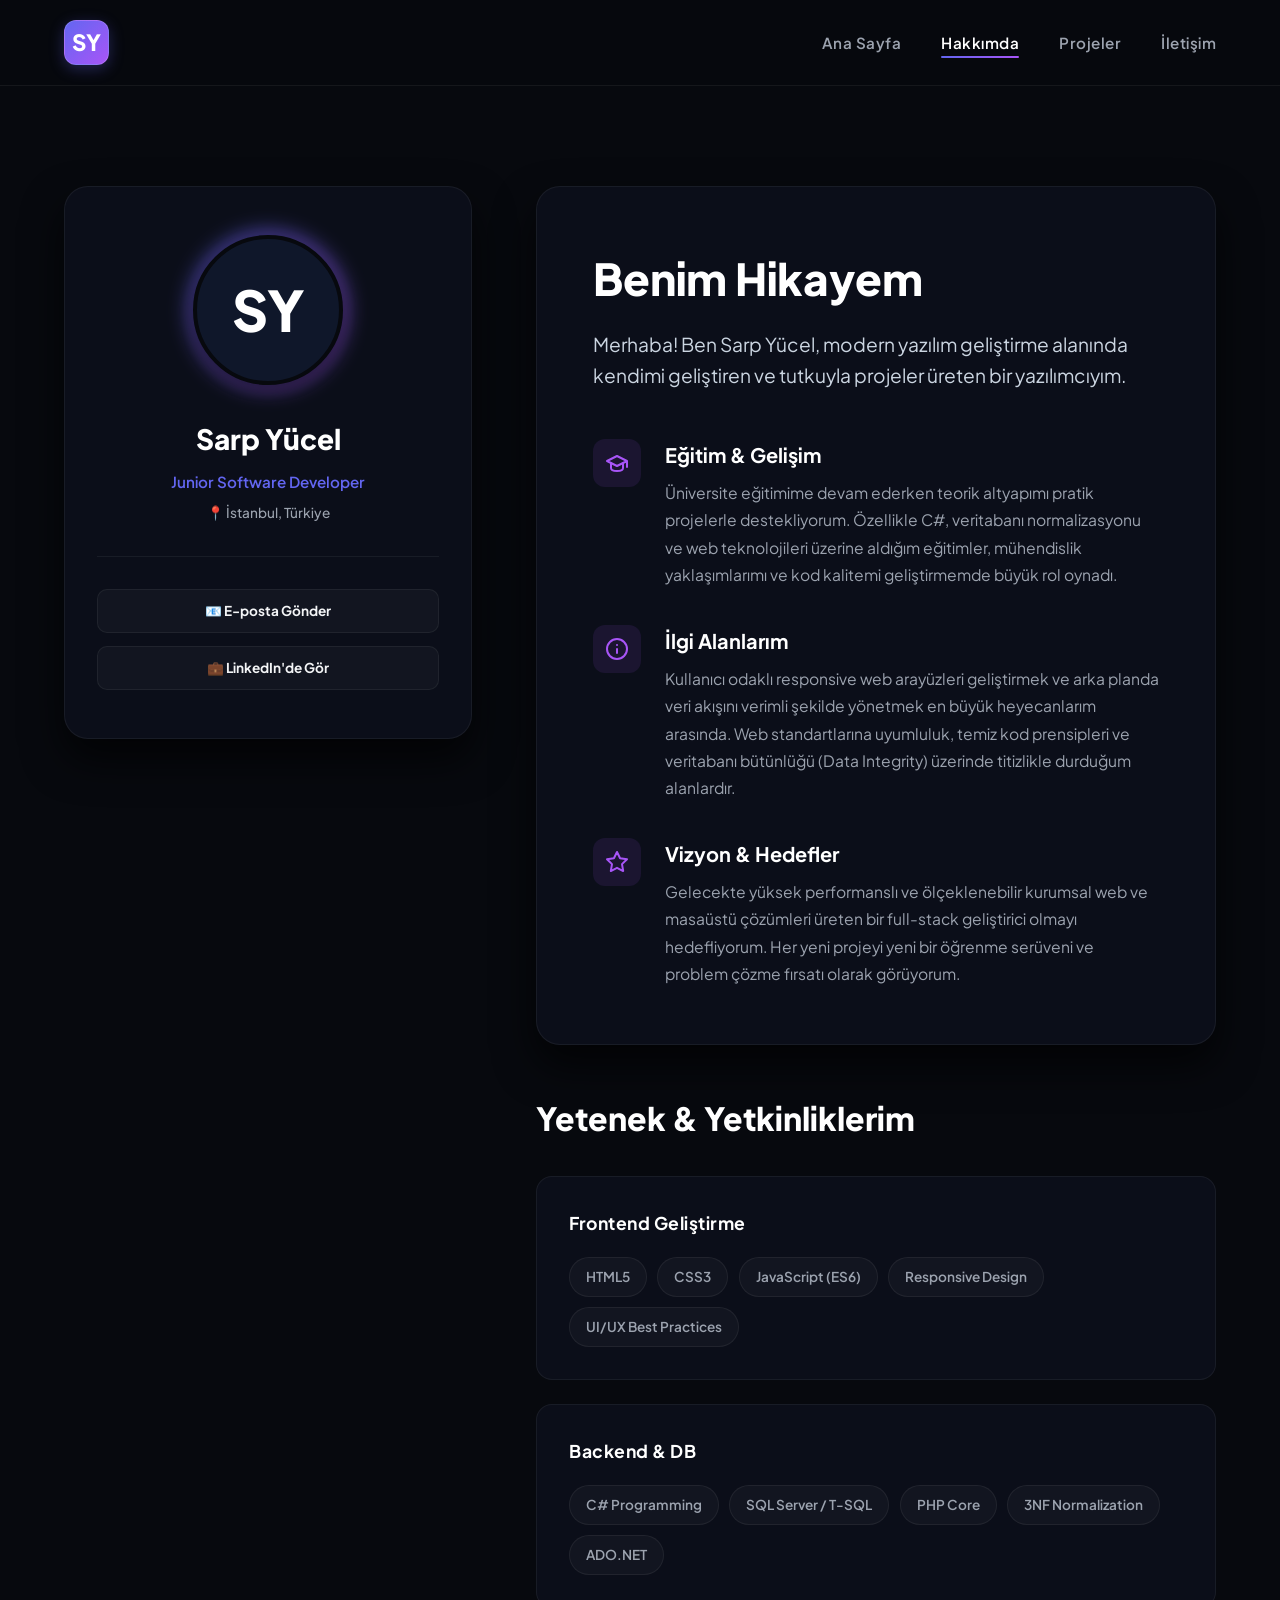
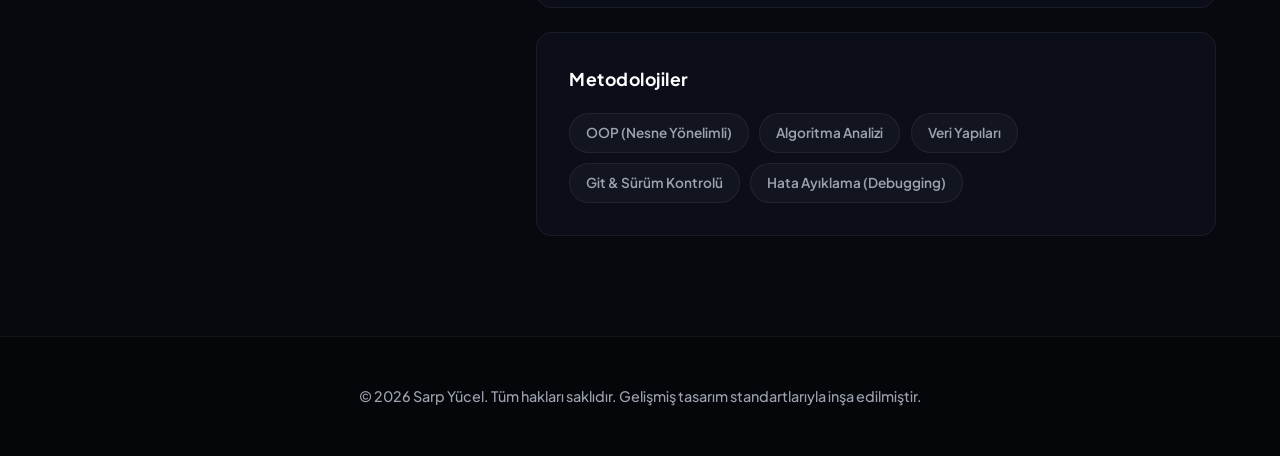
==== hakkimizda.html @ 6ee91516 "ilk" ====
<!DOCTYPE html>
<html lang="tr">
<head>
    <meta charset="UTF-8">
    <meta name="viewport" content="width=device-width, initial-scale=1.0">
    <title>Hakkımda - Sarp Yücel</title>
    <meta name="description" content="Sarp Yücel hakkında detaylı bilgi. Eğitim geçmişim, hedeflerim, ilgi alanlarım ve yazılım yeteneklerim.">
    <!-- Google Fonts -->
    <link rel="preconnect" href="https://fonts.googleapis.com">
    <link rel="preconnect" href="https://fonts.gstatic.com" crossorigin>
    <link href="https://fonts.googleapis.com/css2?family=Plus+Jakarta+Sans:wght@300;400;500;600;700;800&family=JetBrains+Mono:wght@400;500;600&display=swap" rel="stylesheet">
    <link rel="stylesheet" href="style.css">
</head>
<body>

    <!-- Floating Glow Blobs -->
    <div class="glow-bg">
        <div class="blob blob-1"></div>
        <div class="blob blob-2"></div>
        <div class="blob blob-3"></div>
    </div>

    <!-- Navigation Bar -->
    <nav class="navbar">
        <div class="container">
            <a href="index.html" class="logo">
                <span>SY</span>
            </a>
            <input type="checkbox" id="menu-toggle" class="menu-toggle">
            <label for="menu-toggle" class="hamburger">
                <span></span>
                <span></span>
                <span></span>
            </label>
            <ul class="nav-menu">
                <li><a href="index.html">Ana Sayfa</a></li>
                <li><a href="hakkimizda.html" class="active">Hakkımda</a></li>
                <li><a href="index.html#projeler">Projeler</a></li>
                <li><a href="index.html#iletisim">İletişim</a></li>
            </ul>
        </div>
    </nav>

    <!-- About Section -->
    <section class="about-section">
        <div class="container">
            <div class="about-grid">
                <!-- Left: Profile and Core Skills overview -->
                <div class="about-aside">
                    <div class="profile-card">
                        <div class="profile-avatar-wrapper">
                            <div class="profile-avatar-glow"></div>
                            <div class="profile-avatar">SY</div>
                        </div>
                        <h2>Sarp Yücel</h2>
                        <p class="profile-tagline">Junior Software Developer</p>
                        <p class="profile-location">📍 İstanbul, Türkiye</p>
                        <hr class="profile-divider">
                        <div class="profile-quick-links">
                            <a href="mailto:sarpyucel13@gmail.com" class="quick-link-btn">📧 E-posta Gönder</a>
                            <a href="https://linkedin.com/in/sarp-yücel-aa771439b" target="_blank" class="quick-link-btn">💼 LinkedIn'de Gör</a>
                        </div>
                    </div>
                </div>

                <!-- Right: Extended Biography and Detailed Skills Grid -->
                <div class="about-main">
                    <div class="about-card glass">
                        <h1>Benim Hikayem</h1>
                        <p class="lead">Merhaba! Ben Sarp Yücel, modern yazılım geliştirme alanında kendimi geliştiren ve tutkuyla projeler üreten bir yazılımcıyım.</p>
                        
                        <div class="bio-block">
                            <div class="bio-icon">
                                <svg width="24" height="24" viewBox="0 0 24 24" fill="none" stroke="currentColor" stroke-width="2" stroke-linecap="round" stroke-linejoin="round"><path d="M22 10v6M2 10l10-5 10 5-10 5z"></path><path d="M6 12v5c0 2 2 3 6 3s6-1 6-3v-5"></path></svg>
                            </div>
                            <div class="bio-text">
                                <h3>Eğitim &amp; Gelişim</h3>
                                <p>Üniversite eğitimime devam ederken teorik altyapımı pratik projelerle destekliyorum. Özellikle C#, veritabanı normalizasyonu ve web teknolojileri üzerine aldığım eğitimler, mühendislik yaklaşımlarımı ve kod kalitemi geliştirmemde büyük rol oynadı.</p>
                            </div>
                        </div>

                        <div class="bio-block">
                            <div class="bio-icon">
                                <svg width="24" height="24" viewBox="0 0 24 24" fill="none" stroke="currentColor" stroke-width="2" stroke-linecap="round" stroke-linejoin="round"><circle cx="12" cy="12" r="10"></circle><path d="M12 16V12M12 8h.01"></path></svg>
                            </div>
                            <div class="bio-text">
                                <h3>İlgi Alanlarım</h3>
                                <p>Kullanıcı odaklı responsive web arayüzleri geliştirmek ve arka planda veri akışını verimli şekilde yönetmek en büyük heyecanlarım arasında. Web standartlarına uyumluluk, temiz kod prensipleri ve veritabanı bütünlüğü (Data Integrity) üzerinde titizlikle durduğum alanlardır.</p>
                            </div>
                        </div>

                        <div class="bio-block">
                            <div class="bio-icon">
                                <svg width="24" height="24" viewBox="0 0 24 24" fill="none" stroke="currentColor" stroke-width="2" stroke-linecap="round" stroke-linejoin="round"><polygon points="12 2 15.09 8.26 22 9.27 17 14.14 18.18 21.02 12 17.77 5.82 21.02 7 14.14 2 9.27 8.91 8.26 12 2"></polygon></svg>
                            </div>
                            <div class="bio-text">
                                <h3>Vizyon &amp; Hedefler</h3>
                                <p>Gelecekte yüksek performanslı ve ölçeklenebilir kurumsal web ve masaüstü çözümleri üreten bir full-stack geliştirici olmayı hedefliyorum. Her yeni projeyi yeni bir öğrenme serüveni ve problem çözme fırsatı olarak görüyorum.</p>
                            </div>
                        </div>
                    </div>

                    <!-- Skills Matrix Section -->
                    <div class="skills-section-wrapper">
                        <h2>Yetenek &amp; Yetkinliklerim</h2>
                        <div class="skills-grid">
                            <!-- Category 1 -->
                            <div class="skills-category-card glass">
                                <h4>Frontend Geliştirme</h4>
                                <div class="skill-pills">
                                    <span class="skill-badge">HTML5</span>
                                    <span class="skill-badge">CSS3</span>
                                    <span class="skill-badge">JavaScript (ES6)</span>
                                    <span class="skill-badge">Responsive Design</span>
                                    <span class="skill-badge">UI/UX Best Practices</span>
                                </div>
                            </div>
                            <!-- Category 2 -->
                            <div class="skills-category-card glass">
                                <h4>Backend &amp; DB</h4>
                                <div class="skill-pills">
                                    <span class="skill-badge">C# Programming</span>
                                    <span class="skill-badge">SQL Server / T-SQL</span>
                                    <span class="skill-badge">PHP Core</span>
                                    <span class="skill-badge">3NF Normalization</span>
                                    <span class="skill-badge">ADO.NET</span>
                                </div>
                            </div>
                            <!-- Category 3 -->
                            <div class="skills-category-card glass">
                                <h4>Metodolojiler</h4>
                                <div class="skill-pills">
                                    <span class="skill-badge">OOP (Nesne Yönelimli)</span>
                                    <span class="skill-badge">Algoritma Analizi</span>
                                    <span class="skill-badge">Veri Yapıları</span>
                                    <span class="skill-badge">Git &amp; Sürüm Kontrolü</span>
                                    <span class="skill-badge">Hata Ayıklama (Debugging)</span>
                                </div>
                            </div>
                        </div>
                    </div>
                </div>
            </div>
        </div>
    </section>

    <!-- Footer -->
    <footer class="footer">
        <div class="container">
            <p>&copy; 2026 Sarp Yücel. Tüm hakları saklıdır. Gelişmiş tasarım standartlarıyla inşa edilmiştir.</p>
        </div>
    </footer>

</body>
</html>
---- style.css ----
/* -------------------------------------------------------------
   SARP YÜCEL - PROFESSIONAL DEVELOPER PORTFOLIO REDESIGN SYSTEM
   Theme: Obsidian Cyber-Glass (Premium Dark-Mode)
   ------------------------------------------------------------- */

/* Google Fonts Import */
@import url('https://fonts.googleapis.com/css2?family=Plus+Jakarta+Sans:wght@300;400;500;600;700;800&family=JetBrains+Mono:wght@400;500;600&display=swap');

/* --- Reset & Global Variables --- */
* {
    margin: 0;
    padding: 0;
    box-sizing: border-box;
}

:root {
    --bg-dark: #07090e;
    --bg-card: rgba(13, 18, 30, 0.7);
    --bg-card-hover: rgba(20, 27, 45, 0.85);
    
    /* Premium Tailored HSL Colors */
    --primary-color: #6366f1;     /* Indigo */
    --secondary-color: #a855f7;   /* Purple */
    --accent-blue: #0ea5e9;       /* Cyan/Blue */
    --accent-emerald: #10b981;    /* Emerald Green */
    
    /* Text Colors */
    --text-primary: #f3f4f6;      /* Off-white */
    --text-secondary: #9ca3af;    /* Slate Gray */
    --text-muted: #6b7280;         /* Dark Muted Gray */
    
    /* Borders & Shadow Glows */
    --border-glass: rgba(255, 255, 255, 0.06);
    --border-glass-hover: rgba(99, 102, 241, 0.35);
    --shadow-sm: 0 4px 12px rgba(0, 0, 0, 0.5);
    --shadow-lg: 0 20px 40px rgba(0, 0, 0, 0.7);
    --shadow-glow: 0 0 30px rgba(99, 102, 241, 0.15);
    --shadow-glow-hover: 0 0 40px rgba(168, 85, 247, 0.3);
    
    /* Font Families */
    --font-sans: 'Plus Jakarta Sans', -apple-system, BlinkMacSystemFont, "Segoe UI", Roboto, sans-serif;
    --font-mono: 'JetBrains Mono', monospace;
    
    /* Animation Speeds */
    --transition-smooth: all 0.4s cubic-bezier(0.16, 1, 0.3, 1);
}

html {
    scroll-behavior: smooth;
    background-color: var(--bg-dark);
}

body {
    font-family: var(--font-sans);
    color: var(--text-primary);
    background-color: var(--bg-dark);
    line-height: 1.6;
    overflow-x: hidden;
    position: relative;
}

.container {
    max-width: 1200px;
    margin: 0 auto;
    padding: 0 24px;
}

/* --- Floating Neon Blur Backdrops --- */
.glow-bg {
    position: fixed;
    top: 0;
    left: 0;
    width: 100vw;
    height: 100vh;
    z-index: -1;
    overflow: hidden;
    pointer-events: none;
}

.blob {
    position: absolute;
    border-radius: 50%;
    filter: blur(130px);
    opacity: 0.18;
    mix-blend-mode: screen;
    animation: floatBlob 20s infinite alternate ease-in-out;
}

.blob-1 {
    top: -10%;
    left: 10%;
    width: 450px;
    height: 450px;
    background: radial-gradient(circle, var(--primary-color) 0%, transparent 80%);
    animation-duration: 25s;
}

.blob-2 {
    bottom: 5%;
    right: 5%;
    width: 500px;
    height: 500px;
    background: radial-gradient(circle, var(--secondary-color) 0%, transparent 80%);
    animation-duration: 30s;
}

.blob-3 {
    top: 40%;
    left: 50%;
    transform: translate(-50%, -50%);
    width: 400px;
    height: 400px;
    background: radial-gradient(circle, var(--accent-blue) 0%, transparent 80%);
    animation-duration: 22s;
}

@keyframes floatBlob {
    0% {
        transform: translate(0, 0) scale(1);
    }
    100% {
        transform: translate(60px, 40px) scale(1.15);
    }
}

/* --- Navigation Bar --- */
.navbar {
    background: rgba(7, 9, 14, 0.75);
    backdrop-filter: blur(20px);
    -webkit-backdrop-filter: blur(20px);
    border-bottom: 1px solid var(--border-glass);
    position: sticky;
    top: 0;
    z-index: 1000;
    padding: 1.25rem 0;
    transition: var(--transition-smooth);
}

.navbar .container {
    display: flex;
    justify-content: space-between;
    align-items: center;
}

.logo {
    font-family: var(--font-sans);
    font-size: 1.4rem;
    font-weight: 800;
    text-decoration: none;
    display: flex;
    align-items: center;
    justify-content: center;
    width: 45px;
    height: 45px;
    background: linear-gradient(135deg, var(--primary-color), var(--secondary-color));
    border-radius: 12px;
    color: #ffffff;
    box-shadow: 0 4px 15px rgba(99, 102, 241, 0.3);
    transition: var(--transition-smooth);
    border: 1px solid rgba(255, 255, 255, 0.15);
}

.logo:hover {
    transform: translateY(-2px) scale(1.05) rotate(4deg);
    box-shadow: 0 6px 20px rgba(168, 85, 247, 0.5);
}

.nav-menu {
    display: flex;
    list-style: none;
    gap: 2.5rem;
    align-items: center;
}

.nav-menu a {
    text-decoration: none;
    color: var(--text-secondary);
    font-weight: 600;
    font-size: 0.95rem;
    letter-spacing: 0.5px;
    transition: var(--transition-smooth);
    padding: 6px 0;
    position: relative;
}

.nav-menu a:hover,
.nav-menu a.active {
    color: #ffffff;
}

.nav-menu a::after {
    content: '';
    position: absolute;
    bottom: 0;
    left: 0;
    width: 0%;
    height: 2px;
    background: linear-gradient(90deg, var(--primary-color), var(--secondary-color));
    transition: var(--transition-smooth);
    border-radius: 1px;
}

.nav-menu a:hover::after,
.nav-menu a.active::after {
    width: 100%;
}

.menu-toggle {
    display: none;
}

.hamburger {
    display: none;
    flex-direction: column;
    cursor: pointer;
    gap: 6px;
    z-index: 1001;
}

.hamburger span {
    width: 28px;
    height: 2.5px;
    background-color: var(--text-primary);
    transition: var(--transition-smooth);
    border-radius: 2px;
    display: block;
}

/* --- Hero Section --- */
.hero {
    padding: 100px 0;
    position: relative;
}

.hero-grid {
    display: grid;
    grid-template-columns: 1.1fr 0.9fr;
    gap: 4rem;
    align-items: center;
}

.status-badge {
    display: inline-flex;
    align-items: center;
    gap: 8px;
    background: rgba(16, 185, 129, 0.1);
    border: 1px solid rgba(16, 185, 129, 0.25);
    color: var(--accent-emerald);
    padding: 6px 14px;
    border-radius: 50px;
    font-size: 0.8rem;
    font-weight: 700;
    letter-spacing: 0.5px;
    margin-bottom: 2rem;
    text-transform: uppercase;
    animation: fadeInUp 0.6s ease;
}

.pulse-dot {
    width: 8px;
    height: 8px;
    background-color: var(--accent-emerald);
    border-radius: 50%;
    display: inline-block;
    box-shadow: 0 0 10px var(--accent-emerald);
    animation: pulse 1.8s infinite;
}

@keyframes pulse {
    0% {
        transform: scale(0.95);
        box-shadow: 0 0 0 0 rgba(16, 185, 129, 0.7);
    }
    70% {
        transform: scale(1);
        box-shadow: 0 0 0 8px rgba(16, 185, 129, 0);
    }
    100% {
        transform: scale(0.95);
        box-shadow: 0 0 0 0 rgba(16, 185, 129, 0);
    }
}

.hero-content h1 {
    font-size: 3.5rem;
    line-height: 1.15;
    font-weight: 800;
    margin-bottom: 1.25rem;
    letter-spacing: -1px;
    animation: fadeInUp 0.8s ease;
}

.gradient-text {
    background: linear-gradient(135deg, #a5b4fc 0%, #c084fc 50%, #f472b6 100%);
    -webkit-background-clip: text;
    -webkit-text-fill-color: transparent;
    background-clip: text;
}

.hero-subtitle {
    font-size: 1.5rem;
    font-weight: 600;
    color: #ffffff;
    margin-bottom: 1.5rem;
    animation: fadeInUp 1s ease;
}

.hero-description {
    font-size: 1.1rem;
    color: var(--text-secondary);
    margin-bottom: 2.5rem;
    line-height: 1.8;
    max-width: 580px;
    animation: fadeInUp 1.1s ease;
}

.hero-buttons {
    display: flex;
    gap: 1rem;
    animation: fadeInUp 1.2s ease;
}

/* Styled Interactive Buttons */
.btn {
    display: inline-flex;
    align-items: center;
    justify-content: center;
    padding: 14px 28px;
    font-size: 0.95rem;
    font-weight: 700;
    text-decoration: none;
    border-radius: 12px;
    transition: var(--transition-smooth);
    cursor: pointer;
}

.btn-primary {
    background: linear-gradient(135deg, var(--primary-color), var(--secondary-color));
    color: #ffffff;
    box-shadow: 0 4px 15px rgba(99, 102, 241, 0.3);
    border: 1px solid rgba(255, 255, 255, 0.1);
}

.btn-primary:hover {
    transform: translateY(-3px);
    box-shadow: 0 8px 25px rgba(168, 85, 247, 0.5);
}

.btn-secondary {
    background: rgba(255, 255, 255, 0.03);
    color: var(--text-primary);
    border: 1px solid var(--border-glass);
}

.btn-secondary:hover {
    background: rgba(255, 255, 255, 0.08);
    transform: translateY(-3px);
    border-color: rgba(255, 255, 255, 0.2);
}

.btn-block {
    width: 100%;
}

/* --- Terminal Visual / Visual IDE Mock --- */
.hero-visual {
    animation: fadeInUp 1.3s ease;
}

.terminal-window {
    background: #090d16;
    border: 1px solid var(--border-glass);
    border-radius: 16px;
    box-shadow: var(--shadow-lg), var(--shadow-glow);
    overflow: hidden;
    transition: var(--transition-smooth);
}

.terminal-window:hover {
    transform: translateY(-5px) scale(1.02);
    box-shadow: var(--shadow-lg), var(--shadow-glow-hover);
    border-color: rgba(168, 85, 247, 0.25);
}

.terminal-header {
    background: rgba(13, 18, 30, 0.9);
    padding: 12px 18px;
    border-bottom: 1px solid var(--border-glass);
    display: flex;
    align-items: center;
    gap: 8px;
}

.terminal-btn {
    width: 12px;
    height: 12px;
    border-radius: 50%;
    display: inline-block;
}

.terminal-btn.close { background-color: #ef4444; }
.terminal-btn.minimize { background-color: #f59e0b; }
.terminal-btn.maximize { background-color: #10b981; }

.terminal-title {
    color: var(--text-secondary);
    font-family: var(--font-mono);
    font-size: 0.8rem;
    margin-left: auto;
    letter-spacing: 0.5px;
}

.terminal-body {
    padding: 24px;
    font-family: var(--font-mono);
    font-size: 0.88rem;
    line-height: 1.6;
    overflow-x: auto;
    color: #e2e8f0;
}

/* Terminal Highlighting */
.t-keyword { color: #f43f5e; font-weight: 600; }
.t-type { color: #38bdf8; }
.t-string { color: #10b981; }
.t-method { color: #fbbf24; }

/* --- Section Formatting --- */
.projects-section,
.contact-section,
.about-section {
    padding: 100px 0;
    position: relative;
}

.section-header {
    text-align: center;
    max-width: 700px;
    margin: 0 auto 4.5rem;
}

.section-title {
    font-size: 2.75rem;
    font-weight: 800;
    letter-spacing: -1px;
    margin-bottom: 1rem;
    background: linear-gradient(135deg, #ffffff 0%, #cbd5e1 100%);
    -webkit-background-clip: text;
    -webkit-text-fill-color: transparent;
}

.section-subtitle {
    font-size: 1.1rem;
    color: var(--text-secondary);
    line-height: 1.7;
}

/* --- Projects Grid and Cards --- */
.projects-grid {
    display: grid;
    grid-template-columns: repeat(auto-fit, minmax(340px, 1fr));
    gap: 2.25rem;
}

.project-card {
    background: var(--bg-card);
    border: 1px solid var(--border-glass);
    border-radius: 20px;
    overflow: hidden;
    box-shadow: var(--shadow-sm);
    transition: var(--transition-smooth);
    display: flex;
    flex-direction: column;
}

.project-card:hover {
    transform: translateY(-8px);
    background: var(--bg-card-hover);
    border-color: var(--border-glass-hover);
    box-shadow: var(--shadow-lg), 0 10px 25px rgba(99, 102, 241, 0.15);
}

.project-image {
    position: relative;
    width: 100%;
    height: 220px;
    background: #0b0f19;
    display: flex;
    align-items: center;
    justify-content: center;
    overflow: hidden;
    border-bottom: 1px solid var(--border-glass);
}

.project-svg {
    width: 100%;
    height: 100%;
    transition: var(--transition-smooth);
}

.project-card:hover .project-svg {
    transform: scale(1.08);
}

.project-tag {
    position: absolute;
    top: 15px;
    right: 15px;
    background: rgba(8, 12, 20, 0.85);
    border: 1px solid var(--border-glass);
    color: #ffffff;
    font-size: 0.75rem;
    font-weight: 700;
    padding: 6px 12px;
    border-radius: 30px;
    backdrop-filter: blur(8px);
    letter-spacing: 0.5px;
}

.project-content {
    padding: 2rem;
    display: flex;
    flex-direction: column;
    flex-grow: 1;
}

.project-date {
    font-family: var(--font-mono);
    color: var(--primary-color);
    font-size: 0.8rem;
    font-weight: 600;
    margin-bottom: 0.75rem;
    letter-spacing: 0.5px;
}

.project-content h3 {
    font-size: 1.45rem;
    font-weight: 700;
    margin-bottom: 0.85rem;
    color: #ffffff;
    transition: var(--transition-smooth);
}

.project-card:hover .project-content h3 {
    color: #a5b4fc;
}

.project-content p {
    color: var(--text-secondary);
    font-size: 0.95rem;
    line-height: 1.7;
    margin-bottom: 1.5rem;
    flex-grow: 1;
}

.tech-tags {
    display: flex;
    flex-wrap: wrap;
    gap: 0.5rem;
}

.tech-tags span {
    background: rgba(255, 255, 255, 0.04);
    border: 1px solid var(--border-glass);
    color: var(--text-secondary);
    padding: 4px 10px;
    border-radius: 8px;
    font-size: 0.75rem;
    font-weight: 600;
    transition: var(--transition-smooth);
}

.project-card:hover .tech-tags span {
    border-color: rgba(99, 102, 241, 0.2);
    color: #ffffff;
    background: rgba(99, 102, 241, 0.05);
}

/* --- Contact Section & Glass Form --- */
.contact-content {
    display: grid;
    grid-template-columns: 1fr 1.1fr;
    gap: 4rem;
    align-items: center;
}

.contact-info h3 {
    font-size: 2rem;
    font-weight: 800;
    margin-bottom: 1rem;
    color: #ffffff;
}

.contact-info p {
    color: var(--text-secondary);
    font-size: 1.05rem;
    line-height: 1.8;
    margin-bottom: 2.5rem;
}

.contact-details {
    display: flex;
    flex-direction: column;
    gap: 1.25rem;
}

/* Interactive link cards for contact details */
.contact-item {
    display: flex;
    align-items: center;
    gap: 1.25rem;
    background: var(--bg-card);
    border: 1px solid var(--border-glass);
    padding: 1.25rem 1.5rem;
    border-radius: 16px;
    text-decoration: none;
    color: var(--text-primary);
    transition: var(--transition-smooth);
}

.contact-item:hover {
    background: var(--bg-card-hover);
    border-color: var(--border-glass-hover);
    transform: translateX(5px);
    box-shadow: var(--shadow-sm), 0 0 20px rgba(99, 102, 241, 0.1);
}

.contact-icon {
    width: 48px;
    height: 48px;
    background: rgba(99, 102, 241, 0.1);
    color: var(--primary-color);
    border-radius: 12px;
    display: flex;
    align-items: center;
    justify-content: center;
    transition: var(--transition-smooth);
}

.contact-item:hover .contact-icon {
    background: var(--primary-color);
    color: #ffffff;
    transform: scale(1.05);
}

.contact-item strong {
    display: block;
    font-size: 1rem;
    color: #ffffff;
    margin-bottom: 2px;
}

.contact-item p {
    color: var(--text-secondary);
    font-size: 0.9rem;
    margin: 0;
}

/* Glass Contact Form */
.contact-form-wrapper {
    position: relative;
}

.glass-form {
    background: rgba(13, 18, 30, 0.5);
    border: 1px solid var(--border-glass);
    backdrop-filter: blur(16px);
    -webkit-backdrop-filter: blur(16px);
    padding: 3rem;
    border-radius: 24px;
    box-shadow: var(--shadow-lg);
}

.form-group {
    margin-bottom: 1.75rem;
}

.form-group label {
    display: block;
    margin-bottom: 0.6rem;
    color: #ffffff;
    font-weight: 600;
    font-size: 0.9rem;
}

.form-group input,
.form-group textarea {
    width: 100%;
    padding: 14px 16px;
    background: rgba(8, 12, 20, 0.7);
    border: 1.5px solid var(--border-glass);
    border-radius: 10px;
    color: #ffffff;
    font-family: inherit;
    font-size: 0.95rem;
    transition: var(--transition-smooth);
}

.form-group input::placeholder,
.form-group textarea::placeholder {
    color: var(--text-muted);
}

.form-group input:focus,
.form-group textarea:focus {
    outline: none;
    border-color: var(--primary-color);
    background: rgba(8, 12, 20, 0.9);
    box-shadow: 0 0 15px rgba(99, 102, 241, 0.15);
}

/* --- About Page (Hakkımda Layouts) --- */
.about-grid {
    display: grid;
    grid-template-columns: 0.75fr 1.25fr;
    gap: 4rem;
    align-items: start;
}

/* Left Profile Card */
.profile-card {
    background: var(--bg-card);
    border: 1px solid var(--border-glass);
    border-radius: 24px;
    padding: 3rem 2rem;
    text-align: center;
    box-shadow: var(--shadow-lg);
    position: sticky;
    top: 120px;
}

.profile-avatar-wrapper {
    position: relative;
    width: 150px;
    height: 150px;
    margin: 0 auto 2rem;
}

.profile-avatar-glow {
    position: absolute;
    inset: -5px;
    background: linear-gradient(135deg, var(--primary-color), var(--secondary-color));
    border-radius: 50%;
    filter: blur(10px);
    opacity: 0.6;
    animation: rotateGlow 8s infinite linear;
}

.profile-avatar {
    position: relative;
    width: 150px;
    height: 150px;
    border-radius: 50%;
    background: #0f172a;
    border: 4px solid var(--bg-dark);
    display: flex;
    align-items: center;
    justify-content: center;
    font-size: 3.5rem;
    font-weight: 800;
    color: #ffffff;
    box-shadow: var(--shadow-sm);
}

@keyframes rotateGlow {
    0% { transform: rotate(0deg); }
    100% { transform: rotate(360deg); }
}

.profile-card h2 {
    font-size: 1.75rem;
    font-weight: 800;
    color: #ffffff;
    margin-bottom: 0.5rem;
}

.profile-tagline {
    font-weight: 600;
    color: var(--primary-color);
    font-size: 0.95rem;
    margin-bottom: 0.5rem;
}

.profile-location {
    font-size: 0.85rem;
    color: var(--text-secondary);
    font-weight: 500;
}

.profile-divider {
    border: 0;
    height: 1px;
    background: var(--border-glass);
    margin: 2rem 0;
}

.profile-quick-links {
    display: flex;
    flex-direction: column;
    gap: 0.85rem;
}

.quick-link-btn {
    display: inline-block;
    padding: 10px 18px;
    background: rgba(255, 255, 255, 0.03);
    border: 1px solid var(--border-glass);
    color: var(--text-primary);
    text-decoration: none;
    border-radius: 10px;
    font-size: 0.85rem;
    font-weight: 700;
    transition: var(--transition-smooth);
}

.quick-link-btn:hover {
    background: rgba(99, 102, 241, 0.1);
    border-color: var(--border-glass-hover);
    color: #ffffff;
    transform: translateY(-2px);
}

/* Right Main Content */
.about-card.glass {
    background: var(--bg-card);
    border: 1px solid var(--border-glass);
    padding: 3.5rem;
    border-radius: 24px;
    box-shadow: var(--shadow-lg);
    margin-bottom: 3rem;
}

.about-card h1 {
    font-size: 2.75rem;
    font-weight: 800;
    margin-bottom: 1rem;
    color: #ffffff;
}

.about-card .lead {
    font-size: 1.2rem;
    color: #cbd5e1;
    margin-bottom: 3rem;
}

/* Bio Blocks with Icons */
.bio-block {
    display: flex;
    gap: 1.5rem;
    margin-bottom: 2.25rem;
}

.bio-block:last-child {
    margin-bottom: 0;
}

.bio-icon {
    width: 48px;
    height: 48px;
    background: rgba(168, 85, 247, 0.1);
    color: var(--secondary-color);
    border-radius: 12px;
    display: flex;
    align-items: center;
    justify-content: center;
    flex-shrink: 0;
}

.bio-text h3 {
    font-size: 1.25rem;
    font-weight: 700;
    color: #ffffff;
    margin-bottom: 0.5rem;
}

.bio-text p {
    color: var(--text-secondary);
    line-height: 1.75;
    font-size: 0.98rem;
}

/* Skills Competency Matrix */
.skills-section-wrapper h2 {
    font-size: 2rem;
    font-weight: 800;
    color: #ffffff;
    margin-bottom: 2rem;
}

.skills-grid {
    display: grid;
    grid-template-columns: 1fr;
    gap: 1.5rem;
}

.skills-category-card.glass {
    background: var(--bg-card);
    border: 1px solid var(--border-glass);
    padding: 2rem;
    border-radius: 16px;
    transition: var(--transition-smooth);
}

.skills-category-card:hover {
    border-color: rgba(168, 85, 247, 0.25);
    background: var(--bg-card-hover);
    transform: translateY(-3px);
}

.skills-category-card h4 {
    font-size: 1.1rem;
    font-weight: 700;
    color: #ffffff;
    margin-bottom: 1.25rem;
    letter-spacing: 0.5px;
}

.skill-pills {
    display: flex;
    flex-wrap: wrap;
    gap: 0.65rem;
}

.skill-badge {
    padding: 8px 16px;
    background: rgba(255, 255, 255, 0.03);
    border: 1px solid var(--border-glass);
    color: var(--text-secondary);
    border-radius: 30px;
    font-size: 0.85rem;
    font-weight: 600;
    transition: var(--transition-smooth);
}

.skills-category-card:hover .skill-badge {
    color: var(--text-primary);
    border-color: rgba(255, 255, 255, 0.1);
}

.skill-badge:hover {
    background: linear-gradient(135deg, var(--primary-color), var(--secondary-color));
    color: #ffffff !important;
    border-color: rgba(255, 255, 255, 0.15);
    transform: translateY(-2px);
    box-shadow: 0 4px 10px rgba(99, 102, 241, 0.2);
}

/* --- Footer --- */
.footer {
    background: #04060a;
    border-top: 1px solid var(--border-glass);
    color: var(--text-muted);
    text-align: center;
    padding: 3rem 0;
    font-size: 0.9rem;
    font-weight: 500;
}

.footer p {
    color: var(--text-secondary);
}

/* --- Fade In Animation --- */
@keyframes fadeInUp {
    from {
        opacity: 0;
        transform: translateY(30px);
    }
    to {
        opacity: 1;
        transform: translateY(0);
    }
}

/* --- Responsive Media Queries --- */
@media (max-width: 1024px) {
    .hero-grid {
        grid-template-columns: 1fr;
        gap: 3rem;
        text-align: center;
    }
    
    .status-badge {
        margin-left: auto;
        margin-right: auto;
    }
    
    .hero-description {
        margin-left: auto;
        margin-right: auto;
    }
    
    .hero-buttons {
        justify-content: center;
    }
    
    .hero-visual {
        max-width: 600px;
        margin: 0 auto;
        width: 100%;
    }
    
    .about-grid {
        grid-template-columns: 1fr;
        gap: 3rem;
    }
    
    .profile-card {
        position: static;
        padding: 2.5rem;
    }
}

@media (max-width: 768px) {
    .hamburger {
        display: flex;
    }

    .nav-menu {
        position: fixed;
        left: -100%;
        top: 79px;
        flex-direction: column;
        background: rgba(7, 9, 14, 0.95);
        backdrop-filter: blur(20px);
        -webkit-backdrop-filter: blur(20px);
        width: 100%;
        height: calc(100vh - 79px);
        text-align: center;
        transition: 0.4s ease;
        padding: 4rem 0;
        gap: 2rem;
        z-index: 999;
        border-top: 1px solid var(--border-glass);
    }

    .menu-toggle:checked ~ .nav-menu {
        left: 0;
    }

    .menu-toggle:checked ~ .hamburger span:nth-child(1) {
        transform: rotate(45deg) translate(6px, 6px);
    }

    .menu-toggle:checked ~ .hamburger span:nth-child(2) {
        opacity: 0;
    }

    .menu-toggle:checked ~ .hamburger span:nth-child(3) {
        transform: rotate(-45deg) translate(6px, -6px);
    }
    
    .hero {
        padding: 60px 0;
    }

    .hero-content h1 {
        font-size: 2.5rem;
    }

    .hero-subtitle {
        font-size: 1.25rem;
    }

    .section-title {
        font-size: 2rem;
    }

    .contact-content {
        grid-template-columns: 1fr;
        gap: 3rem;
    }
    
    .glass-form {
        padding: 2rem;
    }
    
    .about-card.glass {
        padding: 2rem;
    }
    
    .about-card h1 {
        font-size: 2.25rem;
    }
}

@media (max-width: 500px) {
    .container {
        padding: 0 16px;
    }
    
    .hero-buttons {
        flex-direction: column;
        gap: 0.75rem;
    }
    
    .btn {
        width: 100%;
    }

    .section-title {
        font-size: 1.75rem;
    }

    .projects-grid {
        grid-template-columns: 1fr;
    }
    
    .skills-grid {
        grid-template-columns: 1fr;
    }
}
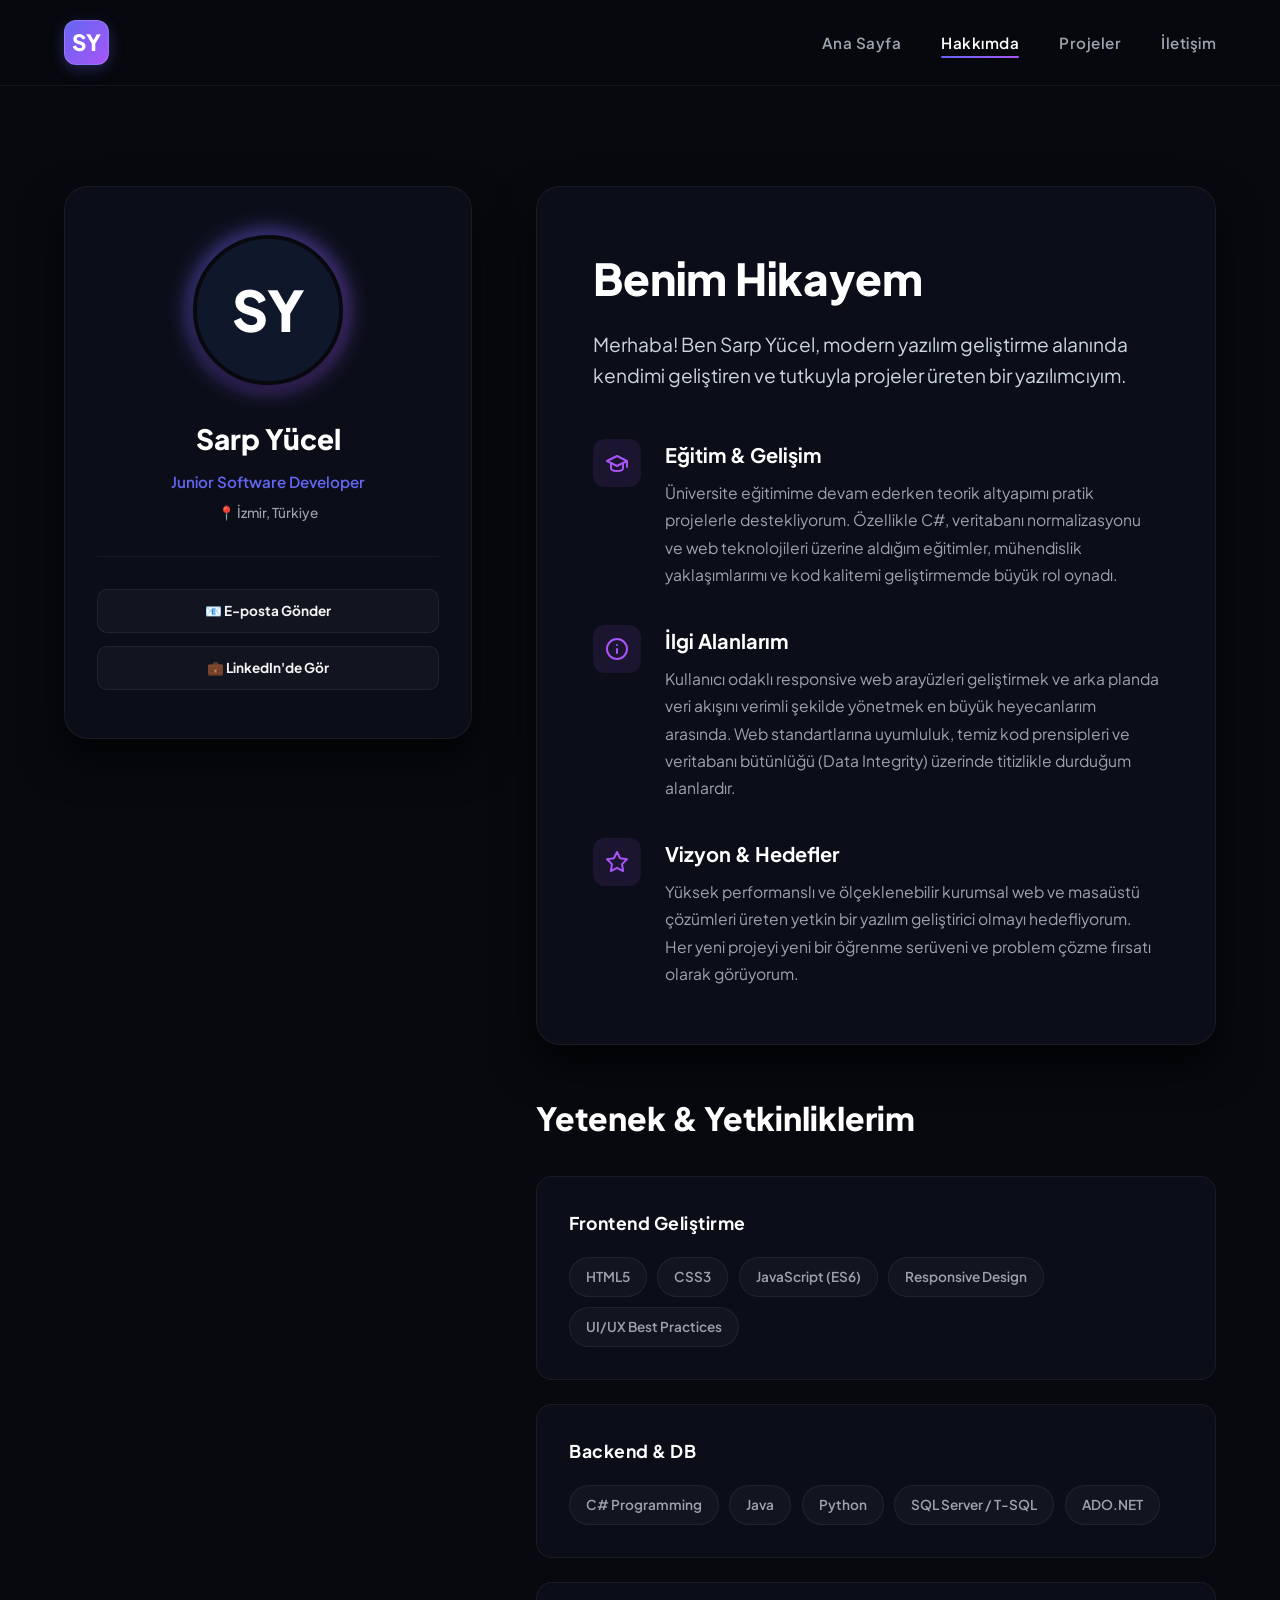
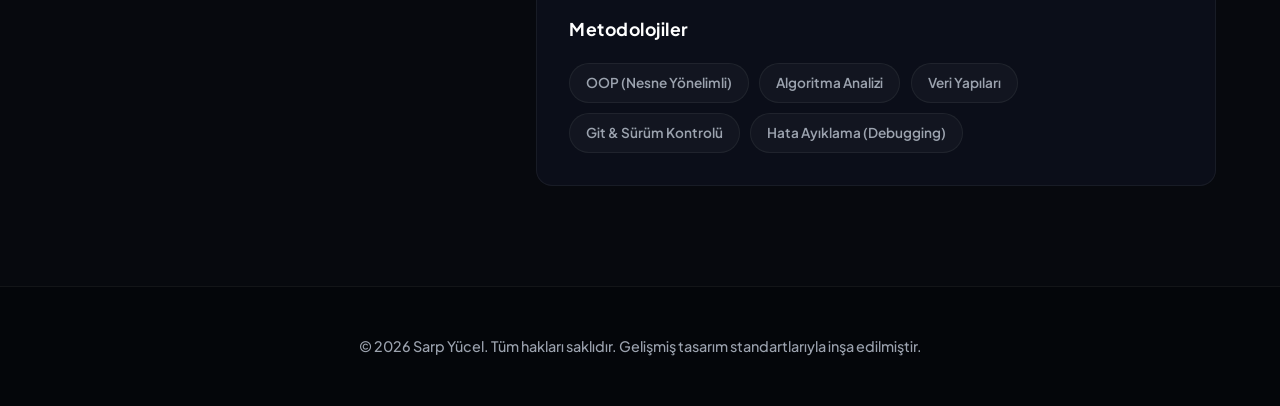
==== commit 5bfb829a: "Web sitesi tasarımı son hali" ====
--- a/hakkimizda.html
+++ b/hakkimizda.html
@@ -54,7 +54,7 @@
                         </div>
                         <h2>Sarp Yücel</h2>
                         <p class="profile-tagline">Junior Software Developer</p>
-                        <p class="profile-location">📍 İstanbul, Türkiye</p>
+                        <p class="profile-location">📍 İzmir, Türkiye</p>
                         <hr class="profile-divider">
                         <div class="profile-quick-links">
                             <a href="mailto:sarpyucel13@gmail.com" class="quick-link-btn">📧 E-posta Gönder</a>
@@ -95,7 +95,7 @@
                             </div>
                             <div class="bio-text">
                                 <h3>Vizyon &amp; Hedefler</h3>
-                                <p>Gelecekte yüksek performanslı ve ölçeklenebilir kurumsal web ve masaüstü çözümleri üreten bir full-stack geliştirici olmayı hedefliyorum. Her yeni projeyi yeni bir öğrenme serüveni ve problem çözme fırsatı olarak görüyorum.</p>
+                                <p>Yüksek performanslı ve ölçeklenebilir kurumsal web ve masaüstü çözümleri üreten yetkin bir yazılım geliştirici olmayı hedefliyorum. Her yeni projeyi yeni bir öğrenme serüveni ve problem çözme fırsatı olarak görüyorum.</p>
                             </div>
                         </div>
                     </div>
@@ -120,9 +120,9 @@
                                 <h4>Backend &amp; DB</h4>
                                 <div class="skill-pills">
                                     <span class="skill-badge">C# Programming</span>
+                                    <span class="skill-badge">Java</span>
+                                    <span class="skill-badge">Python</span>
                                     <span class="skill-badge">SQL Server / T-SQL</span>
-                                    <span class="skill-badge">PHP Core</span>
-                                    <span class="skill-badge">3NF Normalization</span>
                                     <span class="skill-badge">ADO.NET</span>
                                 </div>
                             </div>
@@ -151,5 +151,31 @@
         </div>
     </footer>
 
+    <!-- 3D Scroll Reveal Animasyonu -->
+    <script>
+        document.addEventListener('DOMContentLoaded', () => {
+            const revealOptions = {
+                threshold: 0.15,
+                rootMargin: "0px 0px -50px 0px"
+            };
+
+            const revealOnScroll = new IntersectionObserver(function(entries, observer) {
+                entries.forEach(entry => {
+                    if (entry.isIntersecting) {
+                        entry.target.classList.add('is-visible');
+                    }
+                });
+            }, revealOptions);
+
+            // Hakkımızda sayfasındaki animasyon alacak elementler
+            const revealElements = document.querySelectorAll('.section-header, .profile-sidebar, .bio-card, .skills-category-card');
+            
+            revealElements.forEach((el, index) => {
+                el.classList.add('reveal-on-scroll');
+                el.style.transitionDelay = `${(index % 3) * 0.15}s`;
+                revealOnScroll.observe(el);
+            });
+        });
+    </script>
 </body>
 </html>
--- a/style.css
+++ b/style.css
@@ -362,6 +362,56 @@
     width: 100%;
 }
 
+.btn {
+    transform-style: preserve-3d;
+}
+
+.btn:active {
+    transform: perspective(1000px) translateY(2px) scale(0.98);
+}
+
+/* CV Buttons */
+.cv-buttons {
+    margin-top: 1.5rem;
+    display: flex;
+    flex-wrap: wrap;
+    gap: 1rem;
+    animation: fadeInUp 1.4s ease;
+}
+
+.btn-cv {
+    background: rgba(13, 18, 30, 0.5);
+    backdrop-filter: blur(10px);
+    -webkit-backdrop-filter: blur(10px);
+    border: 1px solid var(--border-glass);
+    color: var(--text-primary);
+    box-shadow: 0 4px 15px rgba(0,0,0,0.3);
+    position: relative;
+    overflow: hidden;
+    transform-style: preserve-3d;
+}
+
+.btn-cv::before {
+    content: '';
+    position: absolute;
+    top: 0; left: -100%;
+    width: 50%; height: 100%;
+    background: linear-gradient(to right, transparent, rgba(255,255,255,0.1), transparent);
+    transform: skewX(-20deg);
+    transition: 0.5s;
+}
+
+.btn-cv:hover::before {
+    left: 150%;
+}
+
+.btn-cv:hover {
+    background: rgba(20, 27, 45, 0.8);
+    transform: perspective(1000px) translateY(-4px) rotateX(4deg);
+    border-color: rgba(255, 255, 255, 0.3);
+    box-shadow: 0 10px 25px rgba(255, 255, 255, 0.05), var(--shadow-glow);
+}
+
 /* --- Terminal Visual / Visual IDE Mock --- */
 .hero-visual {
     animation: fadeInUp 1.3s ease;
@@ -377,9 +427,9 @@
 }
 
 .terminal-window:hover {
-    transform: translateY(-5px) scale(1.02);
-    box-shadow: var(--shadow-lg), var(--shadow-glow-hover);
-    border-color: rgba(168, 85, 247, 0.25);
+    transform: perspective(1000px) translateY(-8px) rotateX(4deg) rotateY(-4deg) scale(1.02);
+    box-shadow: var(--shadow-lg), -10px 10px 30px rgba(0,0,0,0.5), var(--shadow-glow-hover);
+    border-color: rgba(168, 85, 247, 0.4);
 }
 
 .terminal-header {
@@ -474,10 +524,10 @@
 }
 
 .project-card:hover {
-    transform: translateY(-8px);
+    transform: perspective(1000px) translateY(-10px) rotateX(3deg) rotateY(-3deg);
     background: var(--bg-card-hover);
     border-color: var(--border-glass-hover);
-    box-shadow: var(--shadow-lg), 0 10px 25px rgba(99, 102, 241, 0.15);
+    box-shadow: var(--shadow-lg), -15px 15px 35px rgba(0,0,0,0.4), 0 10px 25px rgba(99, 102, 241, 0.15);
 }
 
 .project-image {
@@ -621,8 +671,8 @@
 .contact-item:hover {
     background: var(--bg-card-hover);
     border-color: var(--border-glass-hover);
-    transform: translateX(5px);
-    box-shadow: var(--shadow-sm), 0 0 20px rgba(99, 102, 241, 0.1);
+    transform: perspective(1000px) translateX(5px) rotateY(-3deg);
+    box-shadow: var(--shadow-sm), 10px 10px 25px rgba(0,0,0,0.3), 0 0 20px rgba(99, 102, 241, 0.1);
 }
 
 .contact-icon {
@@ -727,6 +777,13 @@
     box-shadow: var(--shadow-lg);
     position: sticky;
     top: 120px;
+    transition: var(--transition-smooth);
+}
+
+.profile-card:hover {
+    transform: perspective(1000px) translateY(-5px) rotateX(2deg) rotateY(2deg);
+    box-shadow: var(--shadow-lg), -10px 10px 25px rgba(0,0,0,0.3), var(--shadow-glow);
+    border-color: var(--border-glass-hover);
 }
 
 .profile-avatar-wrapper {
@@ -828,6 +885,13 @@
     border-radius: 24px;
     box-shadow: var(--shadow-lg);
     margin-bottom: 3rem;
+    transition: var(--transition-smooth);
+}
+
+.about-card.glass:hover {
+    transform: perspective(1000px) translateY(-5px) rotateX(1deg) rotateY(-1deg);
+    box-shadow: var(--shadow-lg), -10px 10px 30px rgba(0,0,0,0.3);
+    border-color: var(--border-glass-hover);
 }
 
 .about-card h1 {
@@ -902,9 +966,10 @@
 }
 
 .skills-category-card:hover {
-    border-color: rgba(168, 85, 247, 0.25);
+    border-color: rgba(168, 85, 247, 0.4);
     background: var(--bg-card-hover);
-    transform: translateY(-3px);
+    transform: perspective(1000px) translateY(-5px) rotateX(2deg) rotateY(-2deg);
+    box-shadow: 0 10px 25px rgba(168, 85, 247, 0.15);
 }
 
 .skills-category-card h4 {
@@ -941,8 +1006,8 @@
     background: linear-gradient(135deg, var(--primary-color), var(--secondary-color));
     color: #ffffff !important;
     border-color: rgba(255, 255, 255, 0.15);
-    transform: translateY(-2px);
-    box-shadow: 0 4px 10px rgba(99, 102, 241, 0.2);
+    transform: perspective(1000px) translateY(-3px) scale(1.05) rotateZ(1deg);
+    box-shadow: 0 6px 15px rgba(99, 102, 241, 0.3);
 }
 
 /* --- Footer --- */
@@ -1110,3 +1175,17 @@
         grid-template-columns: 1fr;
     }
 }
+
+/* --- 3D Scroll Reveal Effect --- */
+.reveal-on-scroll {
+    opacity: 0;
+    transform: perspective(1000px) rotateX(10deg) translateY(30px);
+    transition: opacity 0.8s cubic-bezier(0.16, 1, 0.3, 1), 
+                transform 0.8s cubic-bezier(0.16, 1, 0.3, 1);
+    will-change: opacity, transform;
+}
+
+.reveal-on-scroll.is-visible {
+    opacity: 1;
+    transform: perspective(1000px) rotateX(0deg) translateY(0);
+}
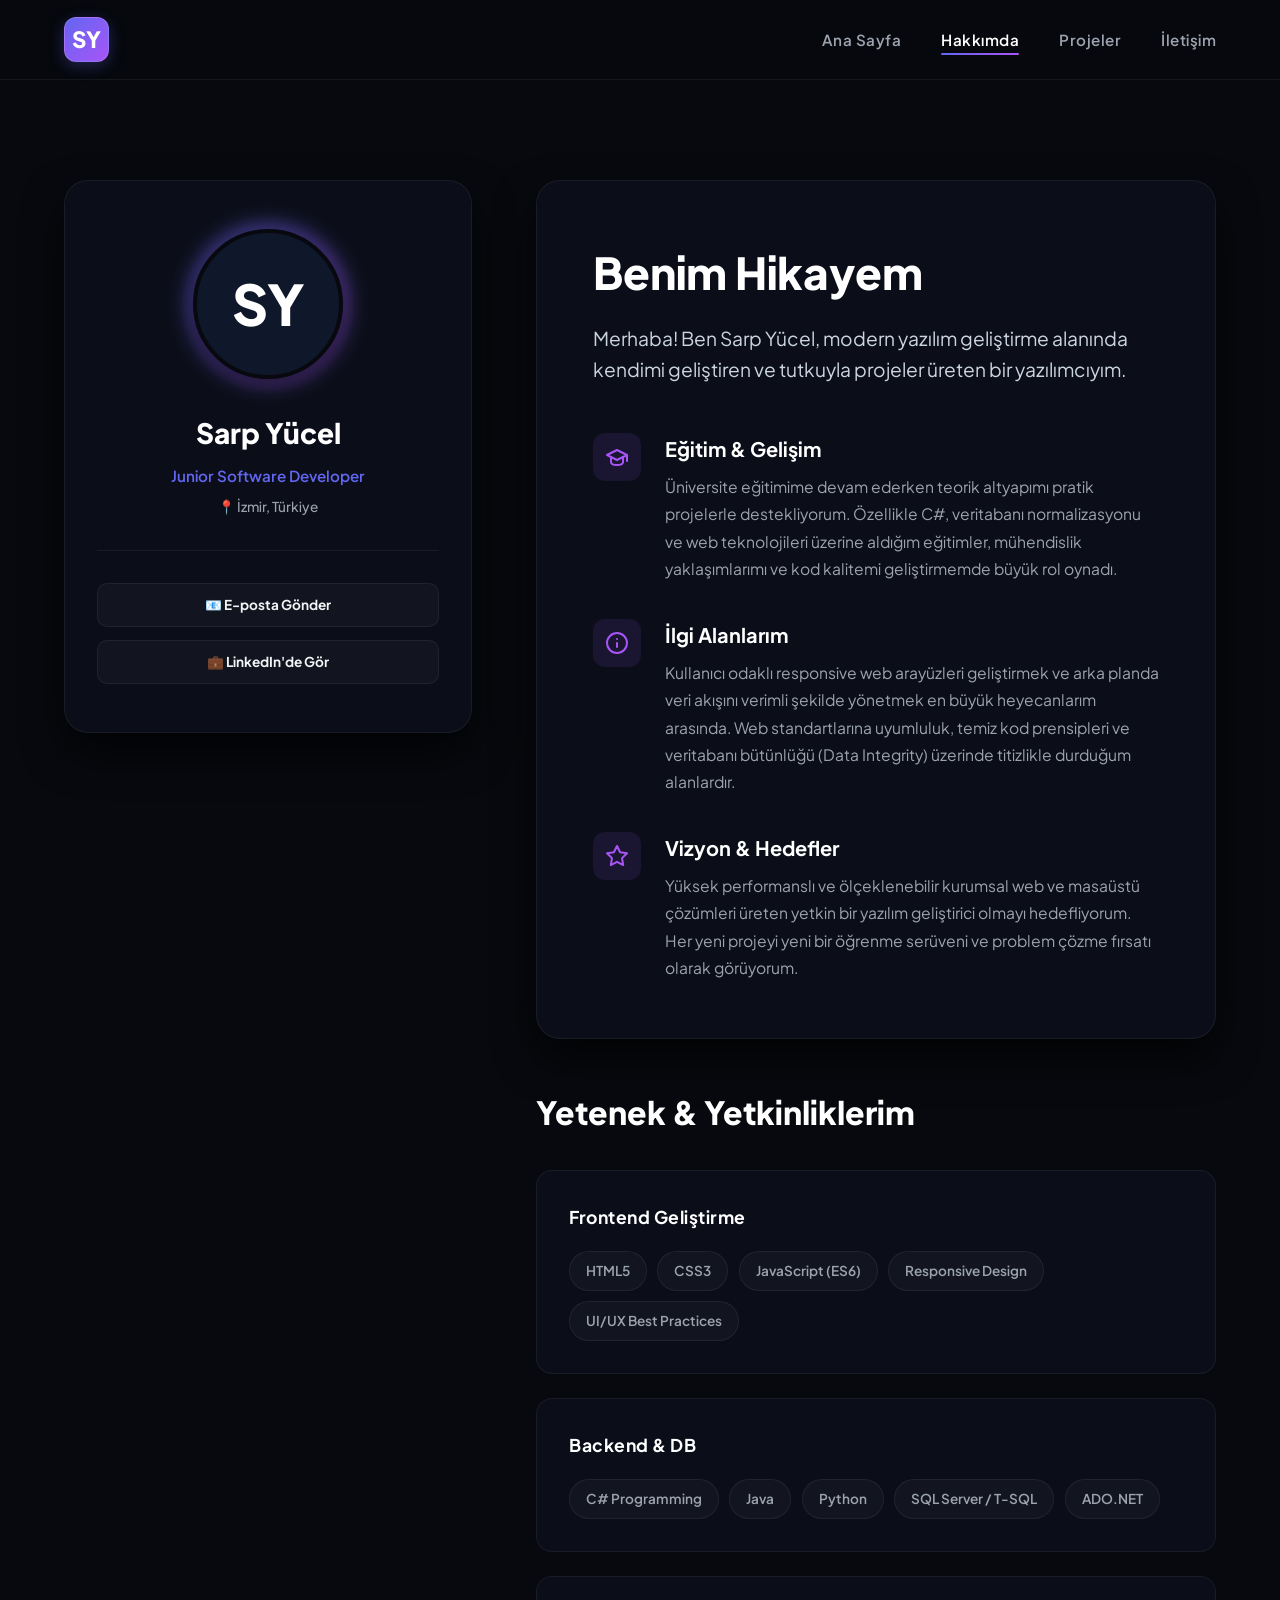
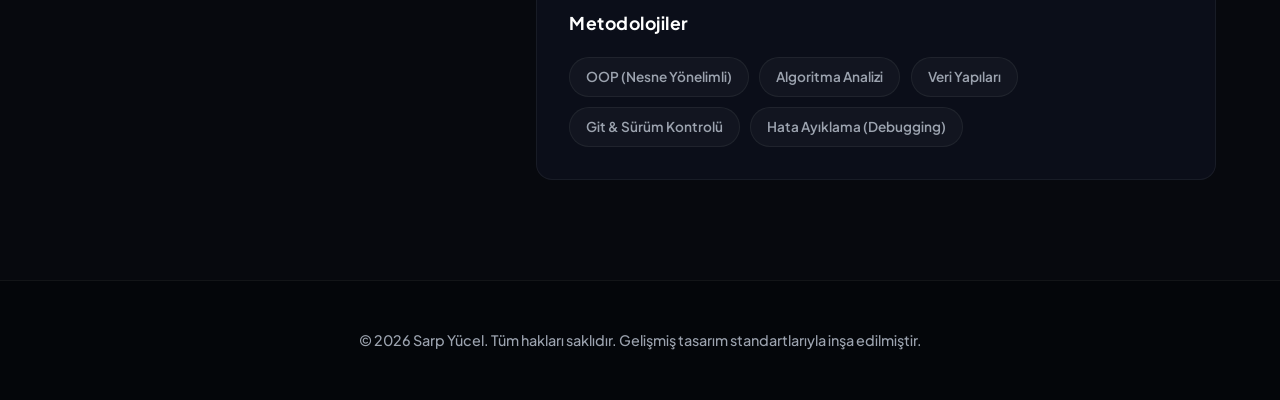
==== commit da43e13d: "Web sitesi kodları yeniden güncellendi" ====
--- a/hakkimizda.html
+++ b/hakkimizda.html
@@ -154,6 +154,15 @@
     <!-- 3D Scroll Reveal Animasyonu -->
     <script>
         document.addEventListener('DOMContentLoaded', () => {
+            // Mobil menü linklerine tıklandığında menüyü otomatik kapatma
+            const menuToggle = document.getElementById('menu-toggle');
+            const navLinks = document.querySelectorAll('.nav-menu a');
+            navLinks.forEach(link => {
+                link.addEventListener('click', () => {
+                    if (menuToggle) menuToggle.checked = false;
+                });
+            });
+
             const revealOptions = {
                 threshold: 0.15,
                 rootMargin: "0px 0px -50px 0px"
@@ -167,8 +176,8 @@
                 });
             }, revealOptions);
 
-            // Hakkımızda sayfasındaki animasyon alacak elementler
-            const revealElements = document.querySelectorAll('.section-header, .profile-sidebar, .bio-card, .skills-category-card');
+            // Hakkımızda sayfasındaki animasyon alacak elementler (Düzeltildi)
+            const revealElements = document.querySelectorAll('.section-header, .profile-card, .about-card, .skills-category-card');
             
             revealElements.forEach((el, index) => {
                 el.classList.add('reveal-on-scroll');
--- a/style.css
+++ b/style.css
@@ -43,6 +43,10 @@
     
     /* Animation Speeds */
     --transition-smooth: all 0.4s cubic-bezier(0.16, 1, 0.3, 1);
+
+    /* Navigation Heights */
+    --nav-height: 80px;
+    --nav-height-mobile: 72px;
 }
 
 html {
@@ -132,7 +136,9 @@
     position: sticky;
     top: 0;
     z-index: 1000;
-    padding: 1.25rem 0;
+    height: var(--nav-height);
+    display: flex;
+    align-items: center;
     transition: var(--transition-smooth);
 }
 
@@ -140,6 +146,7 @@
     display: flex;
     justify-content: space-between;
     align-items: center;
+    width: 100%;
 }
 
 .logo {
@@ -508,7 +515,7 @@
 /* --- Projects Grid and Cards --- */
 .projects-grid {
     display: grid;
-    grid-template-columns: repeat(auto-fit, minmax(340px, 1fr));
+    grid-template-columns: repeat(auto-fit, minmax(min(100%, 340px), 1fr));
     gap: 2.25rem;
 }
 
@@ -568,7 +575,7 @@
 }
 
 .project-content {
-    padding: 2rem;
+    padding: 2.5rem 2rem;
     display: flex;
     flex-direction: column;
     flex-grow: 1;
@@ -1059,6 +1066,10 @@
         justify-content: center;
     }
     
+    .cv-buttons {
+        justify-content: center;
+    }
+    
     .hero-visual {
         max-width: 600px;
         margin: 0 auto;
@@ -1077,6 +1088,10 @@
 }
 
 @media (max-width: 768px) {
+    .navbar {
+        height: var(--nav-height-mobile);
+    }
+
     .hamburger {
         display: flex;
     }
@@ -1084,35 +1099,47 @@
     .nav-menu {
         position: fixed;
         left: -100%;
-        top: 79px;
+        top: var(--nav-height-mobile);
         flex-direction: column;
-        background: rgba(7, 9, 14, 0.95);
-        backdrop-filter: blur(20px);
-        -webkit-backdrop-filter: blur(20px);
+        background: rgba(7, 9, 14, 0.98);
+        backdrop-filter: blur(25px);
+        -webkit-backdrop-filter: blur(25px);
         width: 100%;
-        height: calc(100vh - 79px);
+        height: calc(100vh - var(--nav-height-mobile));
         text-align: center;
-        transition: 0.4s ease;
-        padding: 4rem 0;
-        gap: 2rem;
+        transition: left 0.4s cubic-bezier(0.16, 1, 0.3, 1);
+        padding: 3rem 0;
+        gap: 1.5rem;
         z-index: 999;
         border-top: 1px solid var(--border-glass);
     }
 
+    .nav-menu li {
+        width: 100%;
+    }
+
+    .nav-menu a {
+        font-size: 1.25rem;
+        display: inline-block;
+        padding: 12px 24px;
+        width: 100%;
+    }
+
     .menu-toggle:checked ~ .nav-menu {
         left: 0;
     }
 
     .menu-toggle:checked ~ .hamburger span:nth-child(1) {
-        transform: rotate(45deg) translate(6px, 6px);
+        transform: translateY(8.5px) rotate(45deg);
     }
 
     .menu-toggle:checked ~ .hamburger span:nth-child(2) {
         opacity: 0;
+        transform: scale(0);
     }
 
     .menu-toggle:checked ~ .hamburger span:nth-child(3) {
-        transform: rotate(-45deg) translate(6px, -6px);
+        transform: translateY(-8.5px) rotate(-45deg);
     }
     
     .hero {
@@ -1127,8 +1154,17 @@
         font-size: 1.25rem;
     }
 
+    .section-header {
+        margin-bottom: 2.5rem;
+    }
+
     .section-title {
         font-size: 2rem;
+    }
+
+    .projects-grid {
+        grid-template-columns: repeat(auto-fit, minmax(min(100%, 280px), 1fr));
+        gap: 1.5rem;
     }
 
     .contact-content {
@@ -1157,9 +1193,16 @@
     .hero-buttons {
         flex-direction: column;
         gap: 0.75rem;
-    }
-    
-    .btn {
+        width: 100%;
+    }
+
+    .cv-buttons {
+        flex-direction: column;
+        gap: 0.75rem;
+        width: 100%;
+    }
+    
+    .btn, .cv-buttons .btn-cv {
         width: 100%;
     }
 
@@ -1173,6 +1216,80 @@
     
     .skills-grid {
         grid-template-columns: 1fr;
+    }
+}
+
+@media (max-width: 480px) {
+    .hero-content h1 {
+        font-size: 2.1rem;
+    }
+
+    .hero-description {
+        font-size: 1rem;
+        line-height: 1.7;
+    }
+
+    .terminal-body {
+        padding: 16px;
+        font-size: 0.78rem;
+    }
+
+    .terminal-header {
+        padding: 10px 14px;
+    }
+
+    .glass-form {
+        padding: 1.5rem;
+        border-radius: 16px;
+    }
+
+    .about-card.glass {
+        padding: 1.5rem;
+        border-radius: 16px;
+    }
+
+    .profile-card {
+        padding: 2rem 1.25rem;
+        border-radius: 16px;
+    }
+
+    .bio-block {
+        flex-direction: column;
+        gap: 1rem;
+        align-items: flex-start;
+    }
+
+    .bio-icon {
+        width: 40px;
+        height: 40px;
+        border-radius: 10px;
+    }
+
+    .bio-icon svg {
+        width: 20px;
+        height: 20px;
+    }
+
+    .skills-category-card.glass {
+        padding: 1.5rem;
+    }
+
+    .skills-section-wrapper h2 {
+        font-size: 1.6rem;
+    }
+
+    .skill-badge {
+        padding: 6px 12px;
+        font-size: 0.8rem;
+    }
+
+    .project-content {
+        padding: 1.75rem 1.25rem;
+    }
+
+    .contact-item {
+        padding: 1rem;
+        gap: 1rem;
     }
 }
 
@@ -1189,3 +1306,32 @@
     opacity: 1;
     transform: perspective(1000px) rotateX(0deg) translateY(0);
 }
+
+/* --- Restore 3D Hover Effects Overridden by Reveal-on-Scroll --- */
+.terminal-window.is-visible:hover {
+    transform: perspective(1000px) translateY(-8px) rotateX(4deg) rotateY(-4deg) scale(1.02);
+}
+
+.project-card.is-visible:hover {
+    transform: perspective(1000px) translateY(-10px) rotateX(3deg) rotateY(-3deg);
+}
+
+.btn-cv.is-visible:hover {
+    transform: perspective(1000px) translateY(-4px) rotateX(4deg);
+}
+
+.contact-item.is-visible:hover {
+    transform: perspective(1000px) translateX(5px) rotateY(-3deg);
+}
+
+.profile-card.is-visible:hover {
+    transform: perspective(1000px) translateY(-5px) rotateX(2deg) rotateY(2deg);
+}
+
+.about-card.glass.is-visible:hover {
+    transform: perspective(1000px) translateY(-5px) rotateX(1deg) rotateY(-1deg);
+}
+
+.skills-category-card.is-visible:hover {
+    transform: perspective(1000px) translateY(-5px) rotateX(2deg) rotateY(-2deg);
+}
